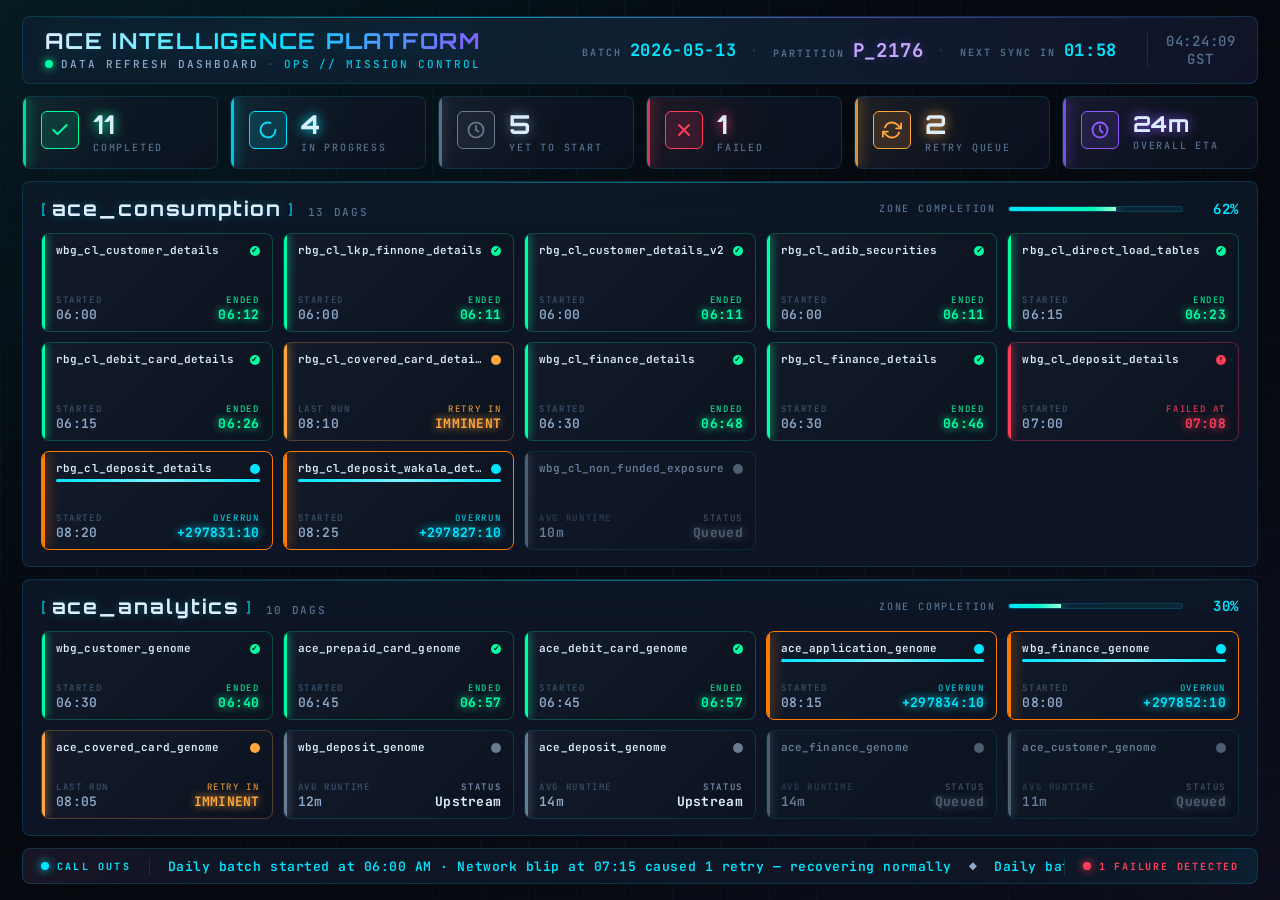
==== ace_data_refresh_db/Darker Version/index.html @ 3589e3a3 "Data refresh dashbaord initial commit" ====
<!DOCTYPE html>
<html lang="en">
<head>
  <meta charset="UTF-8" />
  <meta name="viewport" content="width=1920, initial-scale=1.0" />
  <title>ACE Intelligence Platform · Data Refresh Dashboard</title>
  <link rel="preconnect" href="https://fonts.googleapis.com" />
  <link rel="preconnect" href="https://fonts.gstatic.com" crossorigin />
  <link
    href="https://fonts.googleapis.com/css2?family=Orbitron:wght@500;600;700;800&family=JetBrains+Mono:wght@400;500;600;700&family=Rajdhani:wght@400;500;600;700&display=swap"
    rel="stylesheet"
  />
  <link rel="stylesheet" href="style.css" />
</head>
<body>
  <!-- Animated background layers -->
  <div class="bg-grid" aria-hidden="true"></div>
  <div class="bg-scanlines" aria-hidden="true"></div>
  <div class="bg-vignette" aria-hidden="true"></div>

  <main class="dashboard" id="dashboard">
    <!-- ───────── HEADER ───────── -->
    <header class="header">
      <div class="header-left">
        <div class="brand-text">
          <h1 class="brand-title">ACE Intelligence Platform</h1>
          <div class="brand-subtitle">
            <span class="live-dot" aria-hidden="true"></span>
            <span>Data Refresh Dashboard</span>
            <span class="brand-divider">·</span>
            <span class="brand-tag">OPS // MISSION CONTROL</span>
          </div>
        </div>
      </div>
      <div class="header-right">
        <div class="inline-stat">
          <span class="inline-k">BATCH</span>
          <span class="inline-v" id="refreshDate">—</span>
        </div>
        <span class="inline-sep">·</span>
        <div class="inline-stat partition">
          <span class="inline-k">PARTITION</span>
          <span class="inline-v" id="partitionId">—</span>
        </div>
        <span class="inline-sep">·</span>
        <div class="inline-stat">
          <span class="inline-k">NEXT SYNC IN</span>
          <span class="inline-v" id="nextSync">—</span>
        </div>
        <div class="quiet-clock" id="clockTime">—</div>
      </div>
    </header>

    <!-- ───────── KPI BAR ───────── -->
    <section class="kpi-bar" id="kpiBar">
      <!-- KPI cards rendered by JS -->
    </section>

    <!-- ───────── ace_consumption ───────── -->
    <section class="zone" id="zoneConsumption">
      <div class="zone-header">
        <div class="zone-title-block">
          <span class="zone-bracket">[</span>
          <h2 class="zone-title">ace_consumption</h2>
          <span class="zone-bracket">]</span>
          <span class="zone-count" id="consumptionCount">— DAGs</span>
        </div>
        <div class="zone-progress-block">
          <span class="zone-progress-label">ZONE COMPLETION</span>
          <div class="zone-progress-track">
            <div class="zone-progress-fill" id="consumptionProgress"></div>
          </div>
          <span class="zone-progress-pct" id="consumptionPct">0%</span>
        </div>
      </div>
      <div class="dag-grid" id="consumptionGrid"></div>
    </section>

    <!-- ───────── ace_analytics ───────── -->
    <section class="zone" id="zoneAnalytics">
      <div class="zone-header">
        <div class="zone-title-block">
          <span class="zone-bracket">[</span>
          <h2 class="zone-title">ace_analytics</h2>
          <span class="zone-bracket">]</span>
          <span class="zone-count" id="analyticsCount">— DAGs</span>
        </div>
        <div class="zone-progress-block">
          <span class="zone-progress-label">ZONE COMPLETION</span>
          <div class="zone-progress-track">
            <div class="zone-progress-fill" id="analyticsProgress"></div>
          </div>
          <span class="zone-progress-pct" id="analyticsPct">0%</span>
        </div>
      </div>
      <div class="dag-grid" id="analyticsGrid"></div>
    </section>

    <!-- ───────── CALL OUTS TICKER ───────── -->
    <footer class="ticker">
      <div class="ticker-label">
        <span class="ticker-dot"></span>
        <span>CALL OUTS</span>
      </div>
      <div class="ticker-track">
        <div class="ticker-content" id="tickerContent">
          Awaiting telemetry…
        </div>
      </div>
      <div class="ticker-status">
        <span class="ticker-status-dot"></span>
        <span id="systemStatus">SYSTEM NOMINAL</span>
      </div>
    </footer>
  </main>
  <script src="app.js"></script>
</body>
</html>
---- ace_data_refresh_db/Darker Version/style.css ----
/* ============================================================
   ACE INTELLIGENCE PLATFORM — DATA REFRESH DASHBOARD
   Theme: Cyber Intel Ops · Mission Control
   Optimized for 1920×1080 display walls.
   ============================================================ */

/* ───────── DESIGN TOKENS ───────── */
:root {
  /* Base */
  --bg-void:        #06090F;
  --bg-deep:        #0A0F1A;
  --bg-panel:       #0E1626;
  --bg-elevated:    #131D31;

  /* Borders & grid */
  --border-faint:   rgba(0, 229, 255, 0.08);
  --border-soft:    rgba(0, 229, 255, 0.15);
  --border-strong:  rgba(0, 229, 255, 0.32);
  --grid-line:      rgba(0, 229, 255, 0.045);

  /* Text */
  --text-primary:   #DCEEFF;
  --text-secondary: #8FAACC;
  --text-tertiary:  #56708F;
  --text-muted:     #3A516B;

  /* Brand accents */
  --accent-cyan:    #00E5FF;
  --accent-cyan-2:  #00B8D9;
  --accent-purple:  #8C5BFF;

  /* Status palette */
  --st-done:        #00FFA3;
  --st-done-dim:    rgba(0, 255, 163, 0.12);
  --st-progress:    #00E5FF;
  --st-progress-dim:rgba(0, 229, 255, 0.14);
  --st-failed:      #FF3D5A;
  --st-failed-dim:  rgba(255, 61, 90, 0.14);
  --st-retry:       #FFA63D;
  --st-retry-dim:   rgba(255, 166, 61, 0.14);
  --st-pending:     #6B7C92;
  --st-pending-dim: rgba(107, 124, 146, 0.10);
  --st-waiting:     #E5C547;
  --st-waiting-dim: rgba(229, 197, 71, 0.10);
  --st-sla:         #FF7A00;

  /* Typography */
  --font-display: 'Orbitron', sans-serif;
  --font-mono:    'JetBrains Mono', ui-monospace, monospace;
  --font-body:    'Rajdhani', sans-serif;

  /* Sizing */
  --radius-sm: 4px;
  --radius:    8px;
  --radius-lg: 12px;
}

/* ───────── RESET & GLOBALS ───────── */
* { box-sizing: border-box; margin: 0; padding: 0; }

html, body {
  height: 100%;
  width: 100%;
  overflow: hidden;
}

body {
  font-family: var(--font-body);
  background: var(--bg-void);
  color: var(--text-primary);
  font-weight: 500;
  letter-spacing: 0.02em;
  -webkit-font-smoothing: antialiased;
  position: relative;
}

/* ───────── ANIMATED BACKGROUND LAYERS ───────── */
.bg-grid {
  position: fixed;
  inset: 0;
  background-image:
    linear-gradient(var(--grid-line) 1px, transparent 1px),
    linear-gradient(90deg, var(--grid-line) 1px, transparent 1px);
  background-size: 48px 48px;
  z-index: 0;
  animation: gridDrift 60s linear infinite;
  pointer-events: none;
}
@keyframes gridDrift {
  from { background-position: 0 0, 0 0; }
  to   { background-position: 48px 48px, 48px 48px; }
}

.bg-scanlines {
  position: fixed;
  inset: 0;
  background: repeating-linear-gradient(
    to bottom,
    transparent 0,
    transparent 2px,
    rgba(0, 229, 255, 0.012) 3px,
    transparent 4px
  );
  z-index: 1;
  pointer-events: none;
}

.bg-vignette {
  position: fixed;
  inset: 0;
  background:
    radial-gradient(ellipse at top left, rgba(0, 229, 255, 0.08), transparent 50%),
    radial-gradient(ellipse at bottom right, rgba(140, 91, 255, 0.06), transparent 55%),
    radial-gradient(ellipse at center, transparent 30%, rgba(6, 9, 15, 0.6) 100%);
  z-index: 2;
  pointer-events: none;
}

/* ───────── MAIN LAYOUT ───────── */
.dashboard {
  position: relative;
  z-index: 10;
  height: 100vh;
  width: 100vw;
  padding: 16px 22px;
  display: grid;
  /* Zones share remaining space proportional to their row count:
     consumption has 3 card rows, analytics has 2. */
  grid-template-rows: auto auto 3fr 2fr auto;
  gap: 12px;
}

/* ───────── HEADER ───────── */
.header {
  display: flex;
  align-items: center;
  justify-content: space-between;
  padding: 12px 22px;
  background:
    linear-gradient(135deg, rgba(0, 229, 255, 0.04), rgba(140, 91, 255, 0.04)),
    rgba(14, 22, 38, 0.72);
  backdrop-filter: blur(14px);
  border: 1px solid var(--border-soft);
  border-radius: var(--radius);
  position: relative;
  overflow: hidden;
}
.header::before {
  content: '';
  position: absolute;
  top: 0; left: 0; right: 0; height: 1px;
  background: linear-gradient(90deg,
    transparent, var(--accent-cyan), var(--accent-purple), transparent);
  opacity: 0.6;
}
.header::after {
  content: '';
  position: absolute;
  inset: 0;
  background: linear-gradient(90deg,
    transparent 0%, rgba(0, 229, 255, 0.04) 50%, transparent 100%);
  animation: headerSweep 8s ease-in-out infinite;
  pointer-events: none;
}
@keyframes headerSweep {
  0%, 100% { transform: translateX(-100%); }
  50% { transform: translateX(100%); }
}

.header-left {
  display: flex;
  align-items: center;
  gap: 16px;
}

.brand-title {
  font-family: var(--font-display);
  font-size: 26px;
  font-weight: 700;
  letter-spacing: 0.08em;
  text-transform: uppercase;
  background: linear-gradient(90deg, var(--text-primary) 0%, var(--accent-cyan) 50%, var(--accent-purple) 100%);
  -webkit-background-clip: text;
  background-clip: text;
  color: transparent;
  filter: drop-shadow(0 0 12px rgba(0, 229, 255, 0.18));
  line-height: 1.1;
}

.brand-subtitle {
  font-family: var(--font-mono);
  font-size: 11px;
  font-weight: 500;
  letter-spacing: 0.18em;
  color: var(--text-secondary);
  text-transform: uppercase;
  display: flex;
  align-items: center;
  gap: 8px;
  margin-top: 4px;
}
.brand-divider { color: var(--text-muted); }
.brand-tag {
  color: var(--accent-cyan);
  opacity: 0.85;
}

.live-dot {
  width: 8px;
  height: 8px;
  border-radius: 50%;
  background: var(--st-done);
  box-shadow: 0 0 10px var(--st-done);
  animation: livePulse 1.6s ease-in-out infinite;
}
@keyframes livePulse {
  0%, 100% { opacity: 1; box-shadow: 0 0 10px var(--st-done); }
  50% { opacity: 0.55; box-shadow: 0 0 18px var(--st-done); }
}

.header-right {
  display: flex;
  align-items: center;
  gap: 16px;
}

.inline-stat {
  display: flex;
  align-items: baseline;
  gap: 8px;
}
.inline-k {
  font-family: var(--font-mono);
  font-size: 10px;
  font-weight: 600;
  letter-spacing: 0.2em;
  color: var(--text-tertiary);
  text-transform: uppercase;
}
.inline-v {
  font-family: var(--font-mono);
  font-size: 17px;
  font-weight: 700;
  color: var(--accent-cyan);
  letter-spacing: 0.04em;
  font-variant-numeric: tabular-nums;
}
/* Partition gets its own purple accent to mark it as primary context */
.inline-stat.partition .inline-v {
  color: #C9A5FF;
  font-size: 19px;
  text-shadow: 0 0 12px rgba(140, 91, 255, 0.4);
}
.inline-sep {
  color: var(--text-muted);
  font-size: 18px;
  opacity: 0.5;
}
/* Wall-clock demoted — reference only, small + grey */
.quiet-clock {
  margin-left: 14px;
  padding-left: 18px;
  border-left: 1px solid var(--border-soft);
  font-family: var(--font-mono);
  font-size: 14px;
  font-weight: 500;
  color: var(--text-tertiary);
  letter-spacing: 0.05em;
  font-variant-numeric: tabular-nums;
  width: 11ch;
  text-align: center;
}

/* ───────── KPI BAR ───────── */
.kpi-bar {
  display: grid;
  grid-template-columns: repeat(6, 1fr);
  gap: 12px;
}

.kpi-card {
  position: relative;
  background:
    linear-gradient(135deg, rgba(255, 255, 255, 0.02), rgba(0, 0, 0, 0.1)),
    rgba(14, 22, 38, 0.72);
  backdrop-filter: blur(10px);
  border: 1px solid var(--border-soft);
  border-radius: var(--radius);
  padding: 14px 18px;
  display: grid;
  grid-template-columns: auto 1fr;
  grid-template-rows: auto auto;
  gap: 4px 14px;
  overflow: hidden;
  transition: transform 0.3s ease, border-color 0.3s ease;
}
.kpi-card::before {
  content: '';
  position: absolute;
  top: 0; left: 0; bottom: 0; width: 3px;
  background: var(--kpi-accent, var(--accent-cyan));
  box-shadow: 0 0 14px var(--kpi-accent, var(--accent-cyan));
  opacity: 0.85;
}
.kpi-card::after {
  content: '';
  position: absolute;
  inset: -1px;
  background: radial-gradient(circle at top left, var(--kpi-accent, var(--accent-cyan)), transparent 60%);
  opacity: 0.06;
  pointer-events: none;
}

.kpi-icon {
  grid-row: 1 / 3;
  display: flex;
  align-items: center;
  justify-content: center;
  width: 38px;
  height: 38px;
  border-radius: 6px;
  background: var(--kpi-bg, var(--st-progress-dim));
  color: var(--kpi-accent, var(--accent-cyan));
  border: 1px solid var(--kpi-accent, var(--accent-cyan));
  border-opacity: 0.3;
}
.kpi-icon svg { width: 20px; height: 20px; }

.kpi-value {
  font-family: var(--font-display);
  font-size: 30px;
  font-weight: 700;
  color: var(--text-primary);
  line-height: 1;
  letter-spacing: 0.04em;
  text-shadow: 0 0 12px var(--kpi-accent, var(--accent-cyan));
  align-self: end;
}
.kpi-value.eta {
  font-size: 22px;
  letter-spacing: 0.02em;
}

.kpi-label {
  font-family: var(--font-mono);
  font-size: 10px;
  font-weight: 500;
  text-transform: uppercase;
  letter-spacing: 0.18em;
  color: var(--text-tertiary);
  align-self: start;
}

/* Per-KPI accents */
.kpi-card.kpi-completed   { --kpi-accent: var(--st-done);     --kpi-bg: var(--st-done-dim); }
.kpi-card.kpi-inprogress  { --kpi-accent: var(--st-progress); --kpi-bg: var(--st-progress-dim); }
.kpi-card.kpi-pending     { --kpi-accent: var(--st-pending);  --kpi-bg: var(--st-pending-dim); }
.kpi-card.kpi-failed      { --kpi-accent: var(--st-failed);   --kpi-bg: var(--st-failed-dim); }
.kpi-card.kpi-retry       { --kpi-accent: var(--st-retry);    --kpi-bg: var(--st-retry-dim); }
.kpi-card.kpi-eta         { --kpi-accent: var(--accent-purple); --kpi-bg: rgba(140, 91, 255, 0.12); }

/* In-progress pulse on KPI */
.kpi-card.kpi-inprogress .kpi-icon {
  animation: kpiSpin 2.2s linear infinite;
}
@keyframes kpiSpin {
  to { transform: rotate(360deg); }
}

.kpi-card.kpi-failed::before {
  animation: failedPulse 1.6s ease-in-out infinite;
}
@keyframes failedPulse {
  0%, 100% { opacity: 0.85; box-shadow: 0 0 14px var(--st-failed); }
  50% { opacity: 1; box-shadow: 0 0 24px var(--st-failed); }
}

/* ───────── ZONE SECTIONS ───────── */
.zone {
  background:
    linear-gradient(180deg, rgba(0, 229, 255, 0.025) 0%, rgba(14, 22, 38, 0.72) 18%),
    rgba(14, 22, 38, 0.72);
  backdrop-filter: blur(10px);
  border: 1px solid var(--border-soft);
  border-radius: var(--radius);
  padding: 14px 18px 16px;
  display: flex;
  flex-direction: column;
  gap: 12px;
  overflow: hidden;
  position: relative;
  min-height: 0;
}
.zone::before {
  content: '';
  position: absolute;
  top: 0; left: 16px; right: 16px;
  height: 1px;
  background: linear-gradient(90deg, transparent, var(--accent-cyan), transparent);
  opacity: 0.4;
}

.zone-header {
  display: flex;
  align-items: center;
  justify-content: space-between;
  gap: 24px;
}

.zone-title-block {
  display: flex;
  align-items: baseline;
  gap: 6px;
}
.zone-bracket {
  font-family: var(--font-display);
  font-size: 18px;
  color: var(--accent-cyan);
  opacity: 0.6;
}
.zone-title {
  font-family: var(--font-display);
  font-size: 20px;
  font-weight: 700;
  letter-spacing: 0.1em;
  text-transform: lowercase;
  color: var(--text-primary);
  text-shadow: 0 0 10px rgba(0, 229, 255, 0.3);
}
.zone-count {
  font-family: var(--font-mono);
  font-size: 11px;
  letter-spacing: 0.15em;
  color: var(--text-tertiary);
  margin-left: 8px;
  text-transform: uppercase;
}

.zone-progress-block {
  display: flex;
  align-items: center;
  gap: 12px;
  min-width: 360px;
}
.zone-progress-label {
  font-family: var(--font-mono);
  font-size: 10px;
  letter-spacing: 0.18em;
  color: var(--text-tertiary);
  text-transform: uppercase;
}
.zone-progress-track {
  flex: 1;
  height: 6px;
  background: rgba(0, 229, 255, 0.08);
  border-radius: 3px;
  overflow: hidden;
  border: 1px solid var(--border-soft);
  position: relative;
}
.zone-progress-fill {
  height: 100%;
  background: linear-gradient(90deg, var(--st-progress), var(--st-done));
  box-shadow: 0 0 12px var(--st-progress);
  transition: width 0.8s cubic-bezier(0.22, 1, 0.36, 1);
  position: relative;
}
.zone-progress-fill::after {
  content: '';
  position: absolute;
  top: 0; right: 0; bottom: 0; width: 24px;
  background: linear-gradient(90deg, transparent, rgba(255, 255, 255, 0.6));
  animation: progressShimmer 2s ease-in-out infinite;
}
@keyframes progressShimmer {
  0%, 100% { opacity: 0.3; }
  50% { opacity: 1; }
}
.zone-progress-pct {
  font-family: var(--font-mono);
  font-size: 14px;
  font-weight: 700;
  color: var(--accent-cyan);
  min-width: 44px;
  text-align: right;
  letter-spacing: 0.05em;
}

/* ───────── DAG GRID ───────── */
.dag-grid {
  display: grid;
  grid-template-columns: repeat(5, 1fr);
  gap: 10px;
  flex: 1;
  min-height: 0;
}
/* Each zone gets explicit row counts so cards size predictably */
#consumptionGrid { grid-template-rows: repeat(3, minmax(0, 1fr)); }
#analyticsGrid   { grid-template-rows: repeat(2, minmax(0, 1fr)); }

/* ───────── DAG CARD ───────── */
.dag-card {
  position: relative;
  background: linear-gradient(135deg, rgba(255, 255, 255, 0.018), rgba(0, 0, 0, 0.18)),
              var(--bg-panel);
  border: 1px solid var(--border-soft);
  border-radius: var(--radius);
  padding: 9px 12px 9px 14px;
  display: flex;
  flex-direction: column;
  justify-content: space-between;
  gap: 4px;
  overflow: hidden;
  transition: transform 0.25s ease, border-color 0.25s ease;
  min-height: 0;
}
.dag-card::before {
  content: '';
  position: absolute;
  top: 0; left: 0; bottom: 0; width: 3px;
  background: var(--card-accent, var(--st-pending));
  box-shadow: 0 0 10px var(--card-accent, var(--st-pending));
}

.dag-card-top {
  display: flex;
  align-items: flex-start;
  justify-content: space-between;
  gap: 6px;
}
.dag-name {
  font-family: var(--font-mono);
  font-size: 12px;
  font-weight: 600;
  color: var(--text-primary);
  letter-spacing: 0.01em;
  line-height: 1.3;
  flex: 1;
  min-width: 0;
  overflow: hidden;
  text-overflow: ellipsis;
  white-space: nowrap;
}

.dag-indicator {
  flex-shrink: 0;
  width: 10px;
  height: 10px;
  border-radius: 50%;
  background: var(--card-accent, var(--st-pending));
  margin-top: 3px;
  position: relative;
}

.dag-card-bottom {
  margin-top: auto;
  display: flex;
  justify-content: space-between;
  align-items: flex-end;
  gap: 6px;
  font-family: var(--font-mono);
  font-size: 10px;
  color: var(--text-tertiary);
  flex-shrink: 0;
}
.dag-time-block {
  display: flex;
  flex-direction: column;
  gap: 2px;
}
.dag-time-block.right {
  text-align: right;
  align-items: flex-end;
}
.dag-time-label {
  font-size: 9px;
  letter-spacing: 0.18em;
  color: var(--text-muted);
  text-transform: uppercase;
  line-height: 1.1;
}
/* Right-side label takes on status accent so the state reads at a glance */
.dag-time-block.right .dag-time-label {
  color: var(--card-accent, var(--text-secondary));
  opacity: 0.85;
}
.dag-time-value {
  font-size: 13px;
  color: var(--text-secondary);
  font-weight: 600;
  line-height: 1.1;
  letter-spacing: 0.02em;
  font-variant-numeric: tabular-nums;
}
.dag-time-value.highlight {
  color: var(--card-accent, var(--text-primary));
  font-weight: 700;
  text-shadow: 0 0 8px var(--card-accent, transparent);
}

/* Progress bar for inprogress DAGs */
.dag-progress {
  height: 3px;
  background: rgba(255, 255, 255, 0.05);
  border-radius: 2px;
  overflow: hidden;
  position: relative;
}
.dag-progress-fill {
  height: 100%;
  background: var(--card-accent, var(--st-progress));
  box-shadow: 0 0 8px var(--card-accent, var(--st-progress));
  transition: width 1s linear;
  position: relative;
}
.dag-progress-fill::after {
  content: '';
  position: absolute;
  inset: 0;
  background: linear-gradient(90deg, transparent, rgba(255, 255, 255, 0.5), transparent);
  animation: dagShimmer 1.4s linear infinite;
}
@keyframes dagShimmer {
  from { transform: translateX(-100%); }
  to { transform: translateX(100%); }
}

/* ───────── STATUS VARIANTS ───────── */

/* DONE */
.dag-card.status-done {
  --card-accent: var(--st-done);
  border-color: rgba(0, 255, 163, 0.22);
}
.dag-card.status-done .dag-indicator::after {
  content: '✓';
  position: absolute;
  inset: 0;
  display: flex; align-items: center; justify-content: center;
  font-size: 8px;
  color: var(--bg-void);
  font-weight: 900;
}

/* INPROGRESS */
.dag-card.status-inprogress {
  --card-accent: var(--st-progress);
  border-color: rgba(0, 229, 255, 0.3);
  animation: cardActivePulse 2.4s ease-in-out infinite;
}
@keyframes cardActivePulse {
  0%, 100% {
    border-color: rgba(0, 229, 255, 0.3);
    box-shadow: 0 0 0 rgba(0, 229, 255, 0);
  }
  50% {
    border-color: rgba(0, 229, 255, 0.55);
    box-shadow: 0 0 22px rgba(0, 229, 255, 0.18), inset 0 0 12px rgba(0, 229, 255, 0.08);
  }
}
.dag-card.status-inprogress .dag-indicator {
  animation: indicatorPulse 1.4s ease-in-out infinite;
}
@keyframes indicatorPulse {
  0%, 100% { transform: scale(1); opacity: 1; box-shadow: 0 0 6px var(--st-progress); }
  50% { transform: scale(1.35); opacity: 0.6; box-shadow: 0 0 14px var(--st-progress); }
}

/* FAILED */
.dag-card.status-failed {
  --card-accent: var(--st-failed);
  border-color: rgba(255, 61, 90, 0.32);
  animation: cardFailedPulse 2s ease-in-out infinite;
}
@keyframes cardFailedPulse {
  0%, 100% { box-shadow: 0 0 0 rgba(255, 61, 90, 0); }
  50% { box-shadow: 0 0 18px rgba(255, 61, 90, 0.22), inset 0 0 10px rgba(255, 61, 90, 0.06); }
}
.dag-card.status-failed .dag-indicator::after {
  content: '!';
  position: absolute;
  inset: 0;
  display: flex; align-items: center; justify-content: center;
  font-size: 8px;
  color: var(--bg-void);
  font-weight: 900;
}

/* RETRY */
.dag-card.status-retry {
  --card-accent: var(--st-retry);
  border-color: rgba(255, 166, 61, 0.28);
}
.dag-card.status-retry .dag-indicator {
  animation: retryPulse 1.8s ease-in-out infinite;
}
@keyframes retryPulse {
  0%, 100% { opacity: 1; box-shadow: 0 0 6px var(--st-retry); }
  50% { opacity: 0.5; box-shadow: 0 0 14px var(--st-retry); }
}

/* NOT_STARTED */
.dag-card.status-not_started {
  --card-accent: var(--st-pending);
  opacity: 0.7;
}
.dag-card.status-not_started .dag-name {
  color: var(--text-secondary);
}

/* WAITING_FOR_UPSTREAM */
.dag-card.status-waiting {
  --card-accent: var(--st-waiting);
  border-color: rgba(229, 197, 71, 0.18);
  opacity: 0.85;
  background-image:
    repeating-linear-gradient(45deg,
      transparent 0, transparent 8px,
      rgba(229, 197, 71, 0.025) 8px, rgba(229, 197, 71, 0.025) 16px),
    linear-gradient(135deg, rgba(255, 255, 255, 0.018), rgba(0, 0, 0, 0.18));
}

/* SLA BREACH */
.dag-card.sla-breach {
  border-color: var(--st-sla) !important;
  animation: slaBreachPulse 1.4s ease-in-out infinite;
}
@keyframes slaBreachPulse {
  0%, 100% { box-shadow: 0 0 0 rgba(255, 122, 0, 0); }
  50% { box-shadow: 0 0 22px rgba(255, 122, 0, 0.32), inset 0 0 10px rgba(255, 122, 0, 0.08); }
}
.dag-card.sla-breach::before {
  background: var(--st-sla);
  box-shadow: 0 0 14px var(--st-sla);
}

/* ───────── BOTTLENECK TICKER ───────── */
.ticker {
  display: flex;
  align-items: center;
  gap: 18px;
  background:
    linear-gradient(90deg, rgba(255, 61, 90, 0.06), rgba(14, 22, 38, 0.85) 18%, rgba(14, 22, 38, 0.85) 82%, rgba(0, 229, 255, 0.06)),
    rgba(14, 22, 38, 0.85);
  backdrop-filter: blur(10px);
  border: 1px solid var(--border-soft);
  border-radius: var(--radius);
  padding: 8px 18px;
  height: 36px;
  overflow: hidden;
}

.ticker-label {
  display: flex;
  align-items: center;
  gap: 8px;
  font-family: var(--font-mono);
  font-size: 10px;
  font-weight: 700;
  letter-spacing: 0.22em;
  color: var(--accent-cyan);
  text-transform: uppercase;
  flex-shrink: 0;
}
.ticker-dot {
  width: 8px;
  height: 8px;
  border-radius: 50%;
  background: var(--accent-cyan);
  box-shadow: 0 0 10px var(--accent-cyan);
  animation: livePulse 1.4s ease-in-out infinite;
}

.ticker-track {
  flex: 1;
  overflow: hidden;
  position: relative;
  border-left: 1px solid var(--border-soft);
  border-right: 1px solid var(--border-soft);
  padding: 0 18px;
}
.ticker-content {
  font-family: var(--font-mono);
  font-size: 13px;
  color: var(--text-secondary);
  letter-spacing: 0.04em;
  white-space: nowrap;
  animation: tickerScroll 28s linear infinite;
}
.callout-text {
  color: var(--accent-cyan);
  font-weight: 600;
}
.callout-muted {
  color: var(--text-tertiary);
  font-weight: 500;
  font-style: italic;
}
.ticker-content .highlight {
  color: var(--st-retry);
  font-weight: 600;
}
.ticker-content .name {
  color: var(--accent-cyan);
  font-weight: 600;
}
@keyframes tickerScroll {
  from { transform: translateX(100%); }
  to { transform: translateX(-100%); }
}

.ticker-status {
  display: flex;
  align-items: center;
  gap: 8px;
  font-family: var(--font-mono);
  font-size: 10px;
  font-weight: 700;
  letter-spacing: 0.18em;
  color: var(--st-done);
  text-transform: uppercase;
  flex-shrink: 0;
}
.ticker-status-dot {
  width: 8px;
  height: 8px;
  border-radius: 50%;
  background: var(--st-done);
  box-shadow: 0 0 10px var(--st-done);
  animation: livePulse 1.6s ease-in-out infinite;
}
.ticker-status.alert {
  color: var(--st-failed);
}
.ticker-status.alert .ticker-status-dot {
  background: var(--st-failed);
  box-shadow: 0 0 10px var(--st-failed);
}
.ticker-status.warning {
  color: var(--st-retry);
}
.ticker-status.warning .ticker-status-dot {
  background: var(--st-retry);
  box-shadow: 0 0 10px var(--st-retry);
}

/* ───────── ENTRY ANIMATIONS ───────── */
.dag-card,
.kpi-card {
  animation: cardFadeIn 0.5s ease backwards;
}
@keyframes cardFadeIn {
  from { opacity: 0; transform: translateY(8px); }
  to   { opacity: 1; transform: translateY(0); }
}

/* Stagger via inline animation-delay set by JS */

/* ───────── SCREEN ADAPTATIONS ───────── */
@media (max-width: 1600px) {
  .brand-title { font-size: 22px; }
  .kpi-value { font-size: 26px; }
  .dag-name { font-size: 11px; }
}
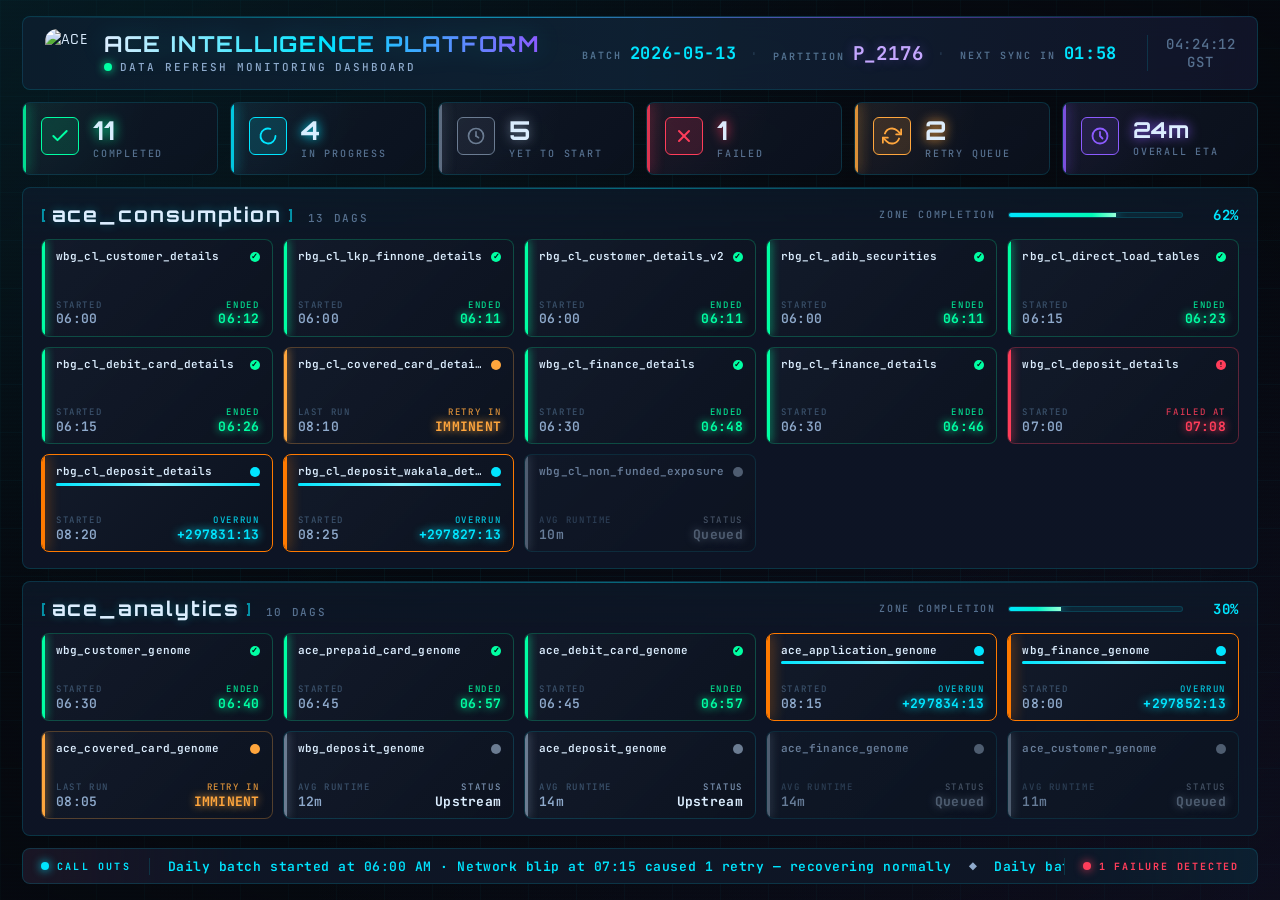
==== commit 8ec19559: "dashboard cosmetic changes" ====
--- a/ace_data_refresh_db/Darker Version/index.html
+++ b/ace_data_refresh_db/Darker Version/index.html
@@ -3,7 +3,7 @@
 <head>
   <meta charset="UTF-8" />
   <meta name="viewport" content="width=1920, initial-scale=1.0" />
-  <title>ACE Intelligence Platform · Data Refresh Dashboard</title>
+  <title>ACE Intelligence Platform · Data Refresh Monitoring Dashboard</title>
   <link rel="preconnect" href="https://fonts.googleapis.com" />
   <link rel="preconnect" href="https://fonts.gstatic.com" crossorigin />
   <link
@@ -22,13 +22,16 @@
     <!-- ───────── HEADER ───────── -->
     <header class="header">
       <div class="header-left">
+        <img
+          class="header-logo"
+          src="ace-logo copy.png"
+          alt="ACE"
+        />
         <div class="brand-text">
           <h1 class="brand-title">ACE Intelligence Platform</h1>
           <div class="brand-subtitle">
             <span class="live-dot" aria-hidden="true"></span>
-            <span>Data Refresh Dashboard</span>
-            <span class="brand-divider">·</span>
-            <span class="brand-tag">OPS // MISSION CONTROL</span>
+            <span>Data Refresh Monitoring Dashboard</span>
           </div>
         </div>
       </div>
--- a/ace_data_refresh_db/Darker Version/style.css
+++ b/ace_data_refresh_db/Darker Version/style.css
@@ -171,6 +171,20 @@
   display: flex;
   align-items: center;
   gap: 16px;
+  position: relative;
+  z-index: 1;
+}
+
+.header-logo {
+  height: 48px;
+  width: auto;
+  max-width: min(200px, 28vw);
+  object-fit: contain;
+  object-position: left center;
+  flex-shrink: 0;
+  border-radius: 12px;
+  /* White PNG background reads as transparent over dark header */
+  mix-blend-mode: multiply;
 }
 
 .brand-title {
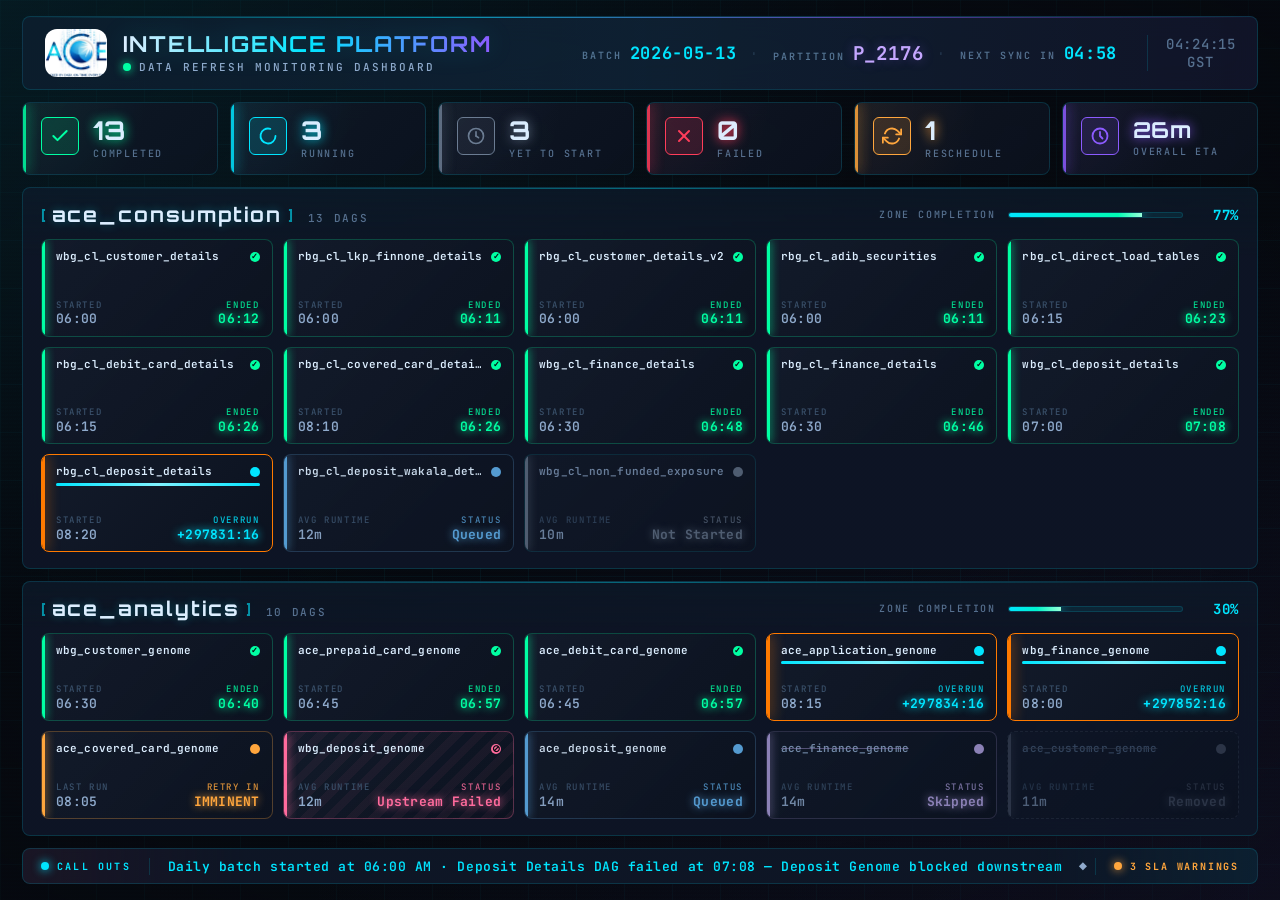
==== commit 1261794b: "web page fix" ====
--- a/ace_data_refresh_db/Darker Version/index.html
+++ b/ace_data_refresh_db/Darker Version/index.html
@@ -3,7 +3,7 @@
 <head>
   <meta charset="UTF-8" />
   <meta name="viewport" content="width=1920, initial-scale=1.0" />
-  <title>ACE Intelligence Platform · Data Refresh Monitoring Dashboard</title>
+  <title>Intelligence Platform · Data Refresh Monitoring Dashboard</title>
   <link rel="preconnect" href="https://fonts.googleapis.com" />
   <link rel="preconnect" href="https://fonts.gstatic.com" crossorigin />
   <link
@@ -28,7 +28,7 @@
           alt="ACE"
         />
         <div class="brand-text">
-          <h1 class="brand-title">ACE Intelligence Platform</h1>
+          <h1 class="brand-title">Intelligence Platform</h1>
           <div class="brand-subtitle">
             <span class="live-dot" aria-hidden="true"></span>
             <span>Data Refresh Monitoring Dashboard</span>
--- a/ace_data_refresh_db/Darker Version/style.css
+++ b/ace_data_refresh_db/Darker Version/style.css
@@ -29,20 +29,45 @@
   --accent-cyan-2:  #00B8D9;
   --accent-purple:  #8C5BFF;
 
-  /* Status palette */
-  --st-done:        #00FFA3;
-  --st-done-dim:    rgba(0, 255, 163, 0.12);
-  --st-progress:    #00E5FF;
-  --st-progress-dim:rgba(0, 229, 255, 0.14);
-  --st-failed:      #FF3D5A;
-  --st-failed-dim:  rgba(255, 61, 90, 0.14);
-  --st-retry:       #FFA63D;
-  --st-retry-dim:   rgba(255, 166, 61, 0.14);
-  --st-pending:     #6B7C92;
-  --st-pending-dim: rgba(107, 124, 146, 0.10);
-  --st-waiting:     #E5C547;
-  --st-waiting-dim: rgba(229, 197, 71, 0.10);
-  --st-sla:         #FF7A00;
+  /* ─── Status palette — production statuses ───
+     SUCCESS              · green   · completed
+     RUNNING              · cyan    · actively executing
+     FAILED               · red     · task failed this run
+     UP_FOR_RESCHEDULE    · orange  · awaiting retry slot
+     NOT_STARTED          · grey    · scheduler hasn't picked up
+     QUEUED               · steel   · picked up, waiting for worker
+     UPSTREAM_FAILED      · pink    · blocked by failed upstream
+     SKIPPED              · lavender· intentionally bypassed
+     REMOVED              · slate   · removed from DAG bag
+     SLA                  · amber   · in-progress past avg runtime */
+  --st-success:             #00FFA3;
+  --st-success-dim:         rgba(0, 255, 163, 0.12);
+
+  --st-running:             #00E5FF;
+  --st-running-dim:         rgba(0, 229, 255, 0.14);
+
+  --st-failed:              #FF3D5A;
+  --st-failed-dim:          rgba(255, 61, 90, 0.14);
+
+  --st-reschedule:          #FFA63D;
+  --st-reschedule-dim:      rgba(255, 166, 61, 0.14);
+
+  --st-notstarted:          #6B7C92;
+  --st-notstarted-dim:      rgba(107, 124, 146, 0.10);
+
+  --st-queued:              #5BA7E0;
+  --st-queued-dim:          rgba(91, 167, 224, 0.12);
+
+  --st-upstream-failed:     #FF6B9D;
+  --st-upstream-failed-dim: rgba(255, 107, 157, 0.12);
+
+  --st-skipped:             #B0A0E0;
+  --st-skipped-dim:         rgba(176, 160, 224, 0.12);
+
+  --st-removed:             #4A5568;
+  --st-removed-dim:         rgba(74, 85, 104, 0.10);
+
+  --st-sla:                 #FF7A00;
 
   /* Typography */
   --font-display: 'Orbitron', sans-serif;
@@ -223,13 +248,13 @@
   width: 8px;
   height: 8px;
   border-radius: 50%;
-  background: var(--st-done);
-  box-shadow: 0 0 10px var(--st-done);
+  background: var(--st-success);
+  box-shadow: 0 0 10px var(--st-success);
   animation: livePulse 1.6s ease-in-out infinite;
 }
 @keyframes livePulse {
-  0%, 100% { opacity: 1; box-shadow: 0 0 10px var(--st-done); }
-  50% { opacity: 0.55; box-shadow: 0 0 18px var(--st-done); }
+  0%, 100% { opacity: 1; box-shadow: 0 0 10px var(--st-success); }
+  50% { opacity: 0.55; box-shadow: 0 0 18px var(--st-success); }
 }
 
 .header-right {
@@ -333,7 +358,7 @@
   width: 38px;
   height: 38px;
   border-radius: 6px;
-  background: var(--kpi-bg, var(--st-progress-dim));
+  background: var(--kpi-bg, var(--st-running-dim));
   color: var(--kpi-accent, var(--accent-cyan));
   border: 1px solid var(--kpi-accent, var(--accent-cyan));
   border-opacity: 0.3;
@@ -366,15 +391,15 @@
 }
 
 /* Per-KPI accents */
-.kpi-card.kpi-completed   { --kpi-accent: var(--st-done);     --kpi-bg: var(--st-done-dim); }
-.kpi-card.kpi-inprogress  { --kpi-accent: var(--st-progress); --kpi-bg: var(--st-progress-dim); }
-.kpi-card.kpi-pending     { --kpi-accent: var(--st-pending);  --kpi-bg: var(--st-pending-dim); }
-.kpi-card.kpi-failed      { --kpi-accent: var(--st-failed);   --kpi-bg: var(--st-failed-dim); }
-.kpi-card.kpi-retry       { --kpi-accent: var(--st-retry);    --kpi-bg: var(--st-retry-dim); }
+.kpi-card.kpi-completed   { --kpi-accent: var(--st-success);    --kpi-bg: var(--st-success-dim); }
+.kpi-card.kpi-running     { --kpi-accent: var(--st-running);    --kpi-bg: var(--st-running-dim); }
+.kpi-card.kpi-pending     { --kpi-accent: var(--st-notstarted); --kpi-bg: var(--st-notstarted-dim); }
+.kpi-card.kpi-failed      { --kpi-accent: var(--st-failed);     --kpi-bg: var(--st-failed-dim); }
+.kpi-card.kpi-reschedule  { --kpi-accent: var(--st-reschedule); --kpi-bg: var(--st-reschedule-dim); }
 .kpi-card.kpi-eta         { --kpi-accent: var(--accent-purple); --kpi-bg: rgba(140, 91, 255, 0.12); }
 
-/* In-progress pulse on KPI */
-.kpi-card.kpi-inprogress .kpi-icon {
+/* Running KPI pulse */
+.kpi-card.kpi-running .kpi-icon {
   animation: kpiSpin 2.2s linear infinite;
 }
 @keyframes kpiSpin {
@@ -474,8 +499,8 @@
 }
 .zone-progress-fill {
   height: 100%;
-  background: linear-gradient(90deg, var(--st-progress), var(--st-done));
-  box-shadow: 0 0 12px var(--st-progress);
+  background: linear-gradient(90deg, var(--st-running), var(--st-success));
+  box-shadow: 0 0 12px var(--st-running);
   transition: width 0.8s cubic-bezier(0.22, 1, 0.36, 1);
   position: relative;
 }
@@ -532,8 +557,8 @@
   content: '';
   position: absolute;
   top: 0; left: 0; bottom: 0; width: 3px;
-  background: var(--card-accent, var(--st-pending));
-  box-shadow: 0 0 10px var(--card-accent, var(--st-pending));
+  background: var(--card-accent, var(--st-notstarted));
+  box-shadow: 0 0 10px var(--card-accent, var(--st-notstarted));
 }
 
 .dag-card-top {
@@ -561,7 +586,7 @@
   width: 10px;
   height: 10px;
   border-radius: 50%;
-  background: var(--card-accent, var(--st-pending));
+  background: var(--card-accent, var(--st-notstarted));
   margin-top: 3px;
   position: relative;
 }
@@ -612,7 +637,7 @@
   text-shadow: 0 0 8px var(--card-accent, transparent);
 }
 
-/* Progress bar for inprogress DAGs */
+/* Progress bar for running DAGs */
 .dag-progress {
   height: 3px;
   background: rgba(255, 255, 255, 0.05);
@@ -622,8 +647,8 @@
 }
 .dag-progress-fill {
   height: 100%;
-  background: var(--card-accent, var(--st-progress));
-  box-shadow: 0 0 8px var(--card-accent, var(--st-progress));
+  background: var(--card-accent, var(--st-running));
+  box-shadow: 0 0 8px var(--card-accent, var(--st-running));
   transition: width 1s linear;
   position: relative;
 }
@@ -641,12 +666,12 @@
 
 /* ───────── STATUS VARIANTS ───────── */
 
-/* DONE */
-.dag-card.status-done {
-  --card-accent: var(--st-done);
+/* SUCCESS */
+.dag-card.status-success {
+  --card-accent: var(--st-success);
   border-color: rgba(0, 255, 163, 0.22);
 }
-.dag-card.status-done .dag-indicator::after {
+.dag-card.status-success .dag-indicator::after {
   content: '✓';
   position: absolute;
   inset: 0;
@@ -656,9 +681,9 @@
   font-weight: 900;
 }
 
-/* INPROGRESS */
-.dag-card.status-inprogress {
-  --card-accent: var(--st-progress);
+/* RUNNING */
+.dag-card.status-running {
+  --card-accent: var(--st-running);
   border-color: rgba(0, 229, 255, 0.3);
   animation: cardActivePulse 2.4s ease-in-out infinite;
 }
@@ -672,12 +697,12 @@
     box-shadow: 0 0 22px rgba(0, 229, 255, 0.18), inset 0 0 12px rgba(0, 229, 255, 0.08);
   }
 }
-.dag-card.status-inprogress .dag-indicator {
+.dag-card.status-running .dag-indicator {
   animation: indicatorPulse 1.4s ease-in-out infinite;
 }
 @keyframes indicatorPulse {
-  0%, 100% { transform: scale(1); opacity: 1; box-shadow: 0 0 6px var(--st-progress); }
-  50% { transform: scale(1.35); opacity: 0.6; box-shadow: 0 0 14px var(--st-progress); }
+  0%, 100% { transform: scale(1); opacity: 1; box-shadow: 0 0 6px var(--st-running); }
+  50% { transform: scale(1.35); opacity: 0.6; box-shadow: 0 0 14px var(--st-running); }
 }
 
 /* FAILED */
@@ -700,41 +725,93 @@
   font-weight: 900;
 }
 
-/* RETRY */
-.dag-card.status-retry {
-  --card-accent: var(--st-retry);
+/* UP_FOR_RESCHEDULE */
+.dag-card.status-up_for_reschedule {
+  --card-accent: var(--st-reschedule);
   border-color: rgba(255, 166, 61, 0.28);
 }
-.dag-card.status-retry .dag-indicator {
-  animation: retryPulse 1.8s ease-in-out infinite;
-}
-@keyframes retryPulse {
-  0%, 100% { opacity: 1; box-shadow: 0 0 6px var(--st-retry); }
-  50% { opacity: 0.5; box-shadow: 0 0 14px var(--st-retry); }
-}
-
-/* NOT_STARTED */
+.dag-card.status-up_for_reschedule .dag-indicator {
+  animation: reschedulePulse 1.8s ease-in-out infinite;
+}
+@keyframes reschedulePulse {
+  0%, 100% { opacity: 1; box-shadow: 0 0 6px var(--st-reschedule); }
+  50% { opacity: 0.5; box-shadow: 0 0 14px var(--st-reschedule); }
+}
+
+/* NOT_STARTED — neutral grey, dimmed, no animation */
 .dag-card.status-not_started {
-  --card-accent: var(--st-pending);
+  --card-accent: var(--st-notstarted);
   opacity: 0.7;
 }
 .dag-card.status-not_started .dag-name {
   color: var(--text-secondary);
 }
 
-/* WAITING_FOR_UPSTREAM */
-.dag-card.status-waiting {
-  --card-accent: var(--st-waiting);
-  border-color: rgba(229, 197, 71, 0.18);
-  opacity: 0.85;
+/* QUEUED — steel blue, slow pulse to indicate "in line" */
+.dag-card.status-queued {
+  --card-accent: var(--st-queued);
+  border-color: rgba(91, 167, 224, 0.24);
+  opacity: 0.92;
+}
+.dag-card.status-queued .dag-indicator {
+  animation: queuedPulse 2.4s ease-in-out infinite;
+}
+@keyframes queuedPulse {
+  0%, 100% { opacity: 1; box-shadow: 0 0 5px var(--st-queued); }
+  50% { opacity: 0.55; box-shadow: 0 0 11px var(--st-queued); }
+}
+
+/* UPSTREAM_FAILED — pink with diagonal hatch to read as "blocked by failure" */
+.dag-card.status-upstream_failed {
+  --card-accent: var(--st-upstream-failed);
+  border-color: rgba(255, 107, 157, 0.30);
   background-image:
-    repeating-linear-gradient(45deg,
+    repeating-linear-gradient(135deg,
       transparent 0, transparent 8px,
-      rgba(229, 197, 71, 0.025) 8px, rgba(229, 197, 71, 0.025) 16px),
+      rgba(255, 107, 157, 0.05) 8px, rgba(255, 107, 157, 0.05) 16px),
     linear-gradient(135deg, rgba(255, 255, 255, 0.018), rgba(0, 0, 0, 0.18));
 }
-
-/* SLA BREACH */
+.dag-card.status-upstream_failed .dag-indicator::after {
+  content: '⊘';
+  position: absolute;
+  inset: 0;
+  display: flex; align-items: center; justify-content: center;
+  font-size: 10px;
+  color: var(--bg-void);
+  font-weight: 900;
+  line-height: 1;
+}
+
+/* SKIPPED — lavender, faded, strike-through name to read as "bypassed" */
+.dag-card.status-skipped {
+  --card-accent: var(--st-skipped);
+  border-color: rgba(176, 160, 224, 0.22);
+  opacity: 0.78;
+}
+.dag-card.status-skipped .dag-name {
+  color: var(--text-secondary);
+  text-decoration: line-through;
+  text-decoration-color: rgba(176, 160, 224, 0.55);
+  text-decoration-thickness: 1px;
+}
+
+/* REMOVED — heavily dimmed, dashed border, strike-through name */
+.dag-card.status-removed {
+  --card-accent: var(--st-removed);
+  border-style: dashed;
+  border-color: rgba(74, 85, 104, 0.45);
+  opacity: 0.5;
+  background:
+    linear-gradient(135deg, rgba(255, 255, 255, 0.008), rgba(0, 0, 0, 0.25)),
+    var(--bg-panel);
+}
+.dag-card.status-removed .dag-name {
+  color: var(--text-tertiary);
+  text-decoration: line-through;
+  text-decoration-color: rgba(74, 85, 104, 0.65);
+}
+
+/* SLA BREACH — overlay on a RUNNING card whose elapsed time exceeds avg */
 .dag-card.sla-breach {
   border-color: var(--st-sla) !important;
   animation: slaBreachPulse 1.4s ease-in-out infinite;
@@ -811,7 +888,7 @@
   font-style: italic;
 }
 .ticker-content .highlight {
-  color: var(--st-retry);
+  color: var(--st-reschedule);
   font-weight: 600;
 }
 .ticker-content .name {
@@ -831,7 +908,7 @@
   font-size: 10px;
   font-weight: 700;
   letter-spacing: 0.18em;
-  color: var(--st-done);
+  color: var(--st-success);
   text-transform: uppercase;
   flex-shrink: 0;
 }
@@ -839,8 +916,8 @@
   width: 8px;
   height: 8px;
   border-radius: 50%;
-  background: var(--st-done);
-  box-shadow: 0 0 10px var(--st-done);
+  background: var(--st-success);
+  box-shadow: 0 0 10px var(--st-success);
   animation: livePulse 1.6s ease-in-out infinite;
 }
 .ticker-status.alert {
@@ -851,11 +928,11 @@
   box-shadow: 0 0 10px var(--st-failed);
 }
 .ticker-status.warning {
-  color: var(--st-retry);
+  color: var(--st-reschedule);
 }
 .ticker-status.warning .ticker-status-dot {
-  background: var(--st-retry);
-  box-shadow: 0 0 10px var(--st-retry);
+  background: var(--st-reschedule);
+  box-shadow: 0 0 10px var(--st-reschedule);
 }
 
 /* ───────── ENTRY ANIMATIONS ───────── */
